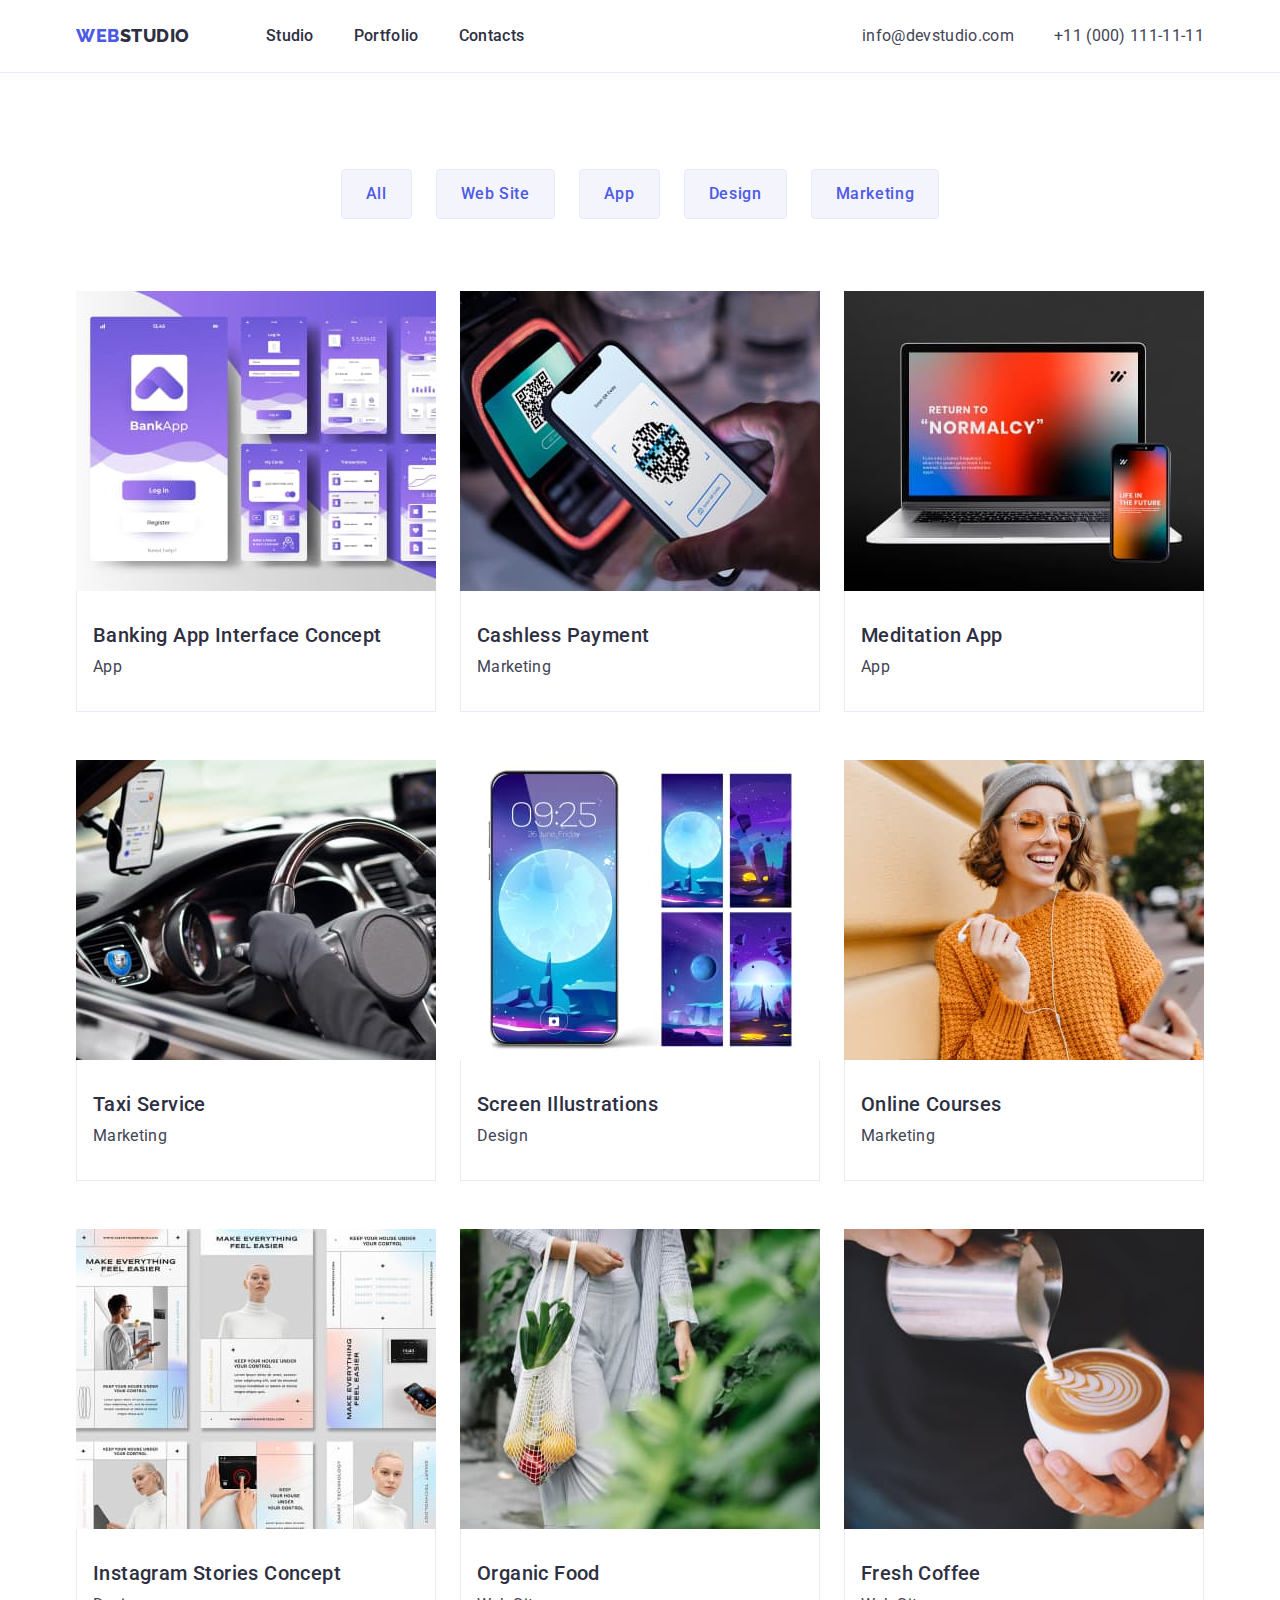
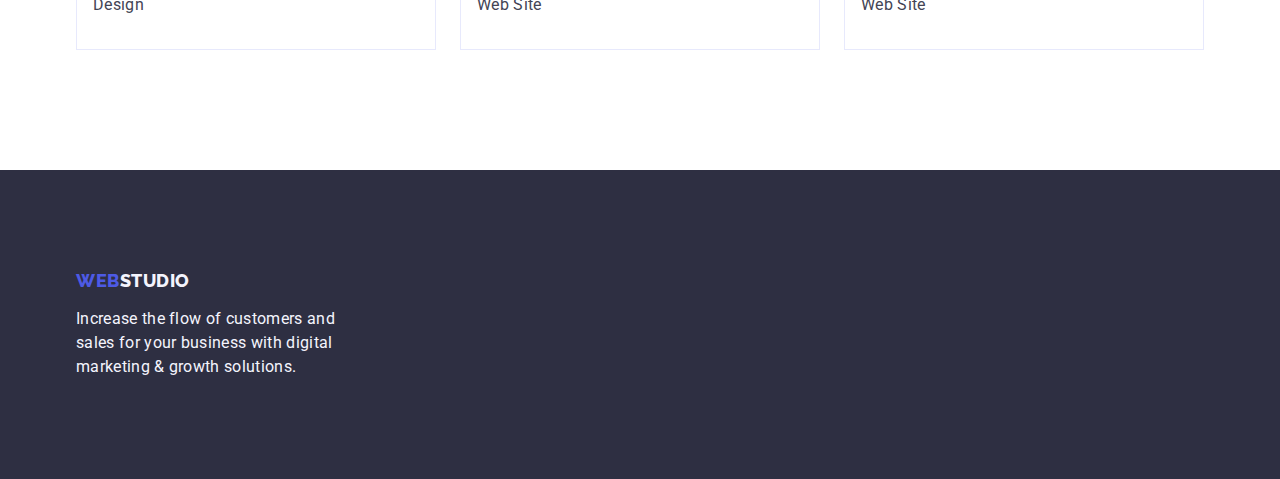
==== portfolio.html @ 14354379 "new" ====
<!DOCTYPE html>
<html lang="en">
  <head>
    <meta charset="UTF-8" />
    <meta http-equiv="X-UA-Compatible" content="IE=edge" />
    <meta name="viewport" content="width=device-width, initial-scale=1.0" />
    <link rel="stylesheet" href="https://cdnjs.cloudflare.com/ajax/libs/modern-normalize/1.1.0/modern-normalize.min.css">
    <link rel="stylesheet" href="./css/styles.css" />
    <link rel="preconnect" href="https://fonts.googleapis.com" />
    <link rel="preconnect" href="https://fonts.gstatic.com" crossorigin />
    <link
      href="https://fonts.googleapis.com/css2?family=Montserrat:wght@400;700&family=Raleway:wght@800&family=Roboto:wght@400;500;700&display=swap"
      rel="stylesheet"
    />
    <title>Portfolio</title>
  </head>
  <body>
    <!--Navigation-->
    <header class="main-header">
      <div class="header-container container">
      <nav class="main-navigation">
        <a class="link-logo link" href="./index.html">Web<span class="logo-studio">Studio</span></a>
        <ul class="list-navigation list">
          <li class="list-nav"><a href="./index.html" class="list-link link">Studio</a></li>
          <li class="list-nav">
            <a href="./portfolio.html" class="list-link link">Portfolio</a>
          </li>
          <li class="list-nav">
            <a href="" class="list-link link">Contacts</a>
          </li>
        </ul>
      </nav>
      <address class="adress-nav">
        <ul class="adress-list list">
          <li>
            <a href="mailto:info@devstudio.com" class="adress-link link">info@devstudio.com</a>
          </li>
          <li>
            <a href="tel:+110001111111" class="adress-link link">+11 (000) 111-11-11</a>
          </li>
        </ul>
      </address>
      </div>
    </header>
    <main>
      <!--Filter buttons-->
      <section class="portfolio-section">
        <div class="portfolio-div container">
        <h1 hidden class="port-hidden list">LOren ipsum</h1>
        <ul class="buttons-filters list">
          <li><button class="portfolio-btn" type="button">All</button></li>
          <li><button class="portfolio-btn" type="button">Web Site</button></li>
          <li><button class="portfolio-btn" type="button">App</button></li>
          <li><button class="portfolio-btn" type="button">Design</button></li>
          <li><button class="portfolio-btn" type="button">Marketing</button></li>
      </ul>
        <!--Photo main-->
        <ul class="photo-port list">
          <li class="photo-port-list">
            <a href="" class="link"><img
              src="./images/portfolio/bankapp.jpg"
              alt="baknking app"
              width="360"/>
              <div class="photo-name-tag">
            <h2 class="photo-name">Banking App Interface Concept</h2>
            <p class="photo-tag">App</p></div></a>
          </li>
          <li class="photo-port-list">
            
            <a href="" class="link"><img
              src="./images/portfolio/payment.jpg"
              alt="nfc payment"
              width="360"/>
              <div class="photo-name-tag">
            <h2 class="photo-name">Cashless Payment</h2>
            <p class="photo-tag">Marketing</p></div></a>
          </li>
          <li class="photo-port-list">
            
            <a href="" class="link"><img
              src="./images/portfolio/meditationapp.jpg"
              alt="notebook and mobile"
              width="360"/>
              <div class="photo-name-tag">
            <h2 class="photo-name">Meditation App</h2>
            <p class="photo-tag">App</p></div></a>
          </li>
          <li class="photo-port-list">
            
            <a href="" class="link"><img
              src="./images/portfolio/taxiservices.jpg"
              alt="driving auto"
              width="360"/>
              <div class="photo-name-tag">
            <h2 class="photo-name">Taxi Service</h2>
            <p class="photo-tag">Marketing</p></div></a>
          </li>
          <li class="photo-port-list">
            
            <a href="" class="link"><img
              src="./images/portfolio/screenilustration.jpg"
              alt="images in phone"
              width="360"/>
              <div class="photo-name-tag">
            <h2 class="photo-name">Screen Illustrations</h2>
            <p class="photo-tag">Design</p></div></a>
          </li>
          <li class="photo-port-list">
           <a href="" class="link"><img
            src="./images/portfolio/onlinecources.jpg"
            alt="girl and mobile phone"
            width="360"/>
            <div class="photo-name-tag">
          <h2 class="photo-name">Online Courses</h2>
          <p class="photo-tag">Marketing</p></div></a> 
          </li>
          <li class="photo-port-list">
            <a href="" class="link"><img
              src="./images/portfolio/instagramstories.jpg"
              alt="instagram pictures"
              width="360"/>
              <div class="photo-name-tag">
            <h2 class="photo-name">Instagram Stories Concept</h2>
            <p class="photo-tag">Design</p></div></a>
          </li>
          <li class="photo-port-list">
           <a href="" class="link"><img
            src="./images/portfolio/organicfood.jpg"
            alt="bag with vegetables"
            width="360"/>
            <div class="photo-name-tag">
          <h2 class="photo-name">Organic Food</h2>
          <p class="photo-tag">Web Site</p></div></a> 
          </li>
          <li class="photo-port-list">
            <a href="" class="link"><img
              src="./images/portfolio/coffie.jpg"
              alt="barista makes coffee"
              width="360"/>
              <div class="photo-name-tag">
            <h2 class="photo-name">Fresh Coffee</h2>
            <p class="photo-tag">Web Site</p></div></a>
          </li>
        </ul>
      </div>
      </section>
    </main>
    <!--footer-->
    <footer class="footer">
      <div class="footer-main container">
      <a class="link-logo link link-logo-footer" href="./index.html"
        >Web<span class="logo-footer">Studio</span></a>
      <p class="footer-text">
        Increase the flow of customers and sales for your business with digital
        marketing & growth solutions.
      </p>
    </div>
    </footer>
  </body>
</html>
---- css/styles.css ----
:root {
  --maint-font: "Roboto", sans-serif;
  --secondary-font: "Raleway", sans-serif;
  --back-color: #FFFFFF;
  --color-sec: #434455;
  --color-main:#2e2f42;
  --color-button:#4d5ae5;
  --border-button:#e7e9fc;
}
body {
  font-family: var(--maint-font);
  background-color:var(--back-color);
  color: var(--color-sec);
}
/* delete margin  */
h1,h2,h3,h4,p {
margin-top: 0;
margin-bottom: 0;}
ol,ul {
margin-top: 0;
margin-bottom: 0;
padding-left: 0;}
img {display: block;}

.container {
  width: 1158px;
  margin-left: auto;
  margin-right: auto;
  padding-left: 15px;
  padding-right: 15px}

/* navigation link */
.link-logo {
  font-family: var(--secondary-font);
  font-weight: 800;
  font-size: 18px;
  line-height: 1.17;
  display: flex;
  align-items: center;
  letter-spacing: 0.03em;
  text-transform: uppercase;
  color: #4d5ae5;
}
.link-logo {margin-right: 76px;}
.logo-studio {
  font-family: var(--secondary-font);
  font-weight: 800;
  font-size: 18px;
  line-height: 1.17;
  display: flex;
  align-items: center;
  letter-spacing: 0.03em;
  text-transform: uppercase;
  color: var(--color-main);
}
/* delete point */
.list {
  list-style: none;
}
/* delete down line */
.link {
  text-decoration: none;
}
/* style button */
button {
  cursor: pointer;
}


/* header */
.main-header {  border-bottom: 1px solid #e7e9fc;}
.main-navigation {display: flex;
align-items: center;
}

.list-navigation {
display: flex;
gap: 40px;
}


.header-container {display: flex;
  align-items: center;
}

/* list navigation */
.list-nav {display: flex;}
  .list-link { 
    font-weight: 500;
    font-size: 16px;
    line-height: 24px;
    letter-spacing: 0.02em;
    color: var(--color-main);
    padding-top: 24px;
    padding-bottom: 24px;}
    .list-link:hover,
    .list-link:focus {color: #404BBF;}
    .list-link:visited {color:#2E2F42;}
/* mobile and mail */
.adress-list {display: flex;
gap: 40px;}


.adress-nav {
  font-style:normal;
  font-weight: 400;
  font-size: 16px;
  line-height: 1.5;
  letter-spacing: 0.02em;
  color: var(--color-sec);
  margin-left: auto;
}

.adress-link {
font-weight: 400;
font-size: 16px;
line-height: 24px;
letter-spacing: 0.02em;
color: var(--color-sec);
}

.adress-link:focus,
.adress-link:hover {
  color: #404bbf;
}
/* hero page  and button*/
.main-section {
  padding: 188px 0;
  background-color: #2e2f42;
}
.main-text-head {
  font-weight: 700;
  font-size: 56px;
  line-height: 1.07;
  max-width: 496px;
  text-align: center;
  letter-spacing: 0.02em;
  color: #ffffff;
  margin-left: auto;
  margin-right: auto;
  margin-bottom: 48px;
}
.button-order {
  display: block;
  font-family: var(--maint-font);
  min-width: 169px;
  min-height: 56px;
  left: 636px;
  top: 428px;
  background: #4d5ae5;
  box-shadow: 0px 4px 4px rgba(0, 0, 0, 0.15);
  border: none;
  border-radius: 4px;
  /* text in  button */
  font-weight: 500;
  font-size: 16px;
  line-height: 24px;
  align-items: center;
  letter-spacing: 0.04em;
  color: #ffffff;
  margin-left: auto;
  margin-right: auto;
}
  
/* background button */
.button-order:hover,
.button-order:focus {
  background-color: #404BBF;
}

/* strategy 2 */
.strategy-sec {
  padding-top: 120px;
  padding-bottom: 120px;}
.strategy-head {
  font-style: normal;
  font-weight: 500;
  font-size: 20px;
  line-height: 24px;
  letter-spacing: 0.02em;
  color: #2e2f42;
  margin-bottom: 8px;
  
}
.strategy-head-p {
  font-weight: 400;
  font-size: 16px;
  line-height: 24px;
  letter-spacing: 0.02em;
  color: #434455;
}
.strategy-list {
  display: flex;
  gap: 24px;}
  .strategy-list-second {
    width: calc((100% - 72px) / 4);}

/* what are you */
.what-are-head {
  font-weight: 700;
  font-size: 36px;
  line-height: 1.11;
  text-align: center;
  letter-spacing: 0.02em;
  text-transform: capitalize;
  color: #2e2f42;
  margin-bottom: 72px;}
.what-are-list {
  display: flex;
  gap: 24px;}
.what-are-list-sec {
  width: calc((100%-48px)/3);
}
.what-are {padding-bottom: 120px;}
/* .div-whatareyou {padding-bottom: 120px;} */

/* team section */
.team {
  background-color: #f4f4fd;
  padding-top: 120px;
  padding-bottom: 120px;
}
.team-list {display: flex;
gap: 24px;}

.team-text {
  padding: 32px 16px;
}

.team-head {
  font-weight: 700;
  font-size: 36px;
  line-height: 1.11;
  text-align: center;
  letter-spacing: 0.02em;
  text-transform: capitalize;
  color: #2e2f42;
  margin-bottom: 72px;
}
/* team list */
.team-list-name {
  font-weight: 500;
  font-size: 20px;
  line-height: 24px;
  letter-spacing: 0.02em;
  color: #2e2f42;
  text-align: center;
  margin-bottom: 8px;
}
.team-list-img {
  background-color: #FFFFFF;
  width: calc((100% - 72px) / 4);
  border-radius: 0px 0px 4px 4px;
}

/* team list profession (p) */
.team-list-prof {
  font-weight: 400;
  font-size: 16px;
  line-height: 24px;
  letter-spacing: 0.02em;
  color: #434455;
  text-align: center;
}


/* customers section */
.customers-sec {padding-top: 120px;padding-bottom: 120px;}
.customers-name {
  font-style: normal;
  font-weight: 700;
  font-size: 36px;
  line-height: 40px;
  text-align: center;
  letter-spacing: 0.02em;
  text-transform: capitalize;
margin-bottom: 72px;}

.customers-logs {display: flex;
gap: 24px;}

.customers-list {
border: 1px solid #8E8F99;
border-radius: 4px}



/* footer logo and text */
.link-logo-footer {display: inline-block;}
.footer {
  background-color: #2e2f42;
  padding-top: 100px;
  padding-bottom: 100px;
}
.logo-footer {
  font-weight: 800;
  font-size: 18px;
  line-height: 21px;
  
  align-items: center;
  letter-spacing: 0.03em;
  text-transform: uppercase;
  color: #f4f4fd;
}
.footer-text {
  max-width: 264px;
  font-weight: 400;
  font-size: 16px;
  line-height: 24px;
  letter-spacing: 0.02em;
  color: #f4f4fd;
}

.link-logo-footer {
margin-bottom: 16px;
margin-right: 0;}

/* PORTFOLIO CSS */
/* PORTFOLIO CSS */
/* PORTFOLIO CSS */

/* Filter buttons */
.portfolio-btn{
  font-family: var(--maint-font);
  font-style: normal;
  font-weight: 500;
  font-size: 16px;
  line-height: 24px;
  display: flex;
  align-items: center;
  text-align: center;
  letter-spacing: 0.04em;
  color: var(--color-button);
  border:1px solid var(--border-button);
  background: #f4f4fd;
  
  border-radius: 4px;
  cursor: pointer;
  padding: 12px 24px;
}
.portfolio-btn:focus,
.portfolio-btn:hover
{ background-color: #404BBF;
color: #FFFFFF;
border: 1px solid transparent;
box-shadow: 0px 3px 1px rgba(0, 0, 0, 0.1), 0px 2px 1px rgba(0, 0, 0, 0.08),
    0px 2px 2px rgba(0, 0, 0, 0.12);}
/* photo list */
.photo-name {
  font-weight: 500;
  font-size: 20px;
  line-height: 24px;
  letter-spacing: 0.02em;
  color: #2e2f42;
}
.photo-tag {
  font-weight: 400;
  font-size: 16px;
  line-height: 24px;
  letter-spacing: 0.02em;
  color: #434455;
}
.portfolio-section {padding-top: 96px;
padding-bottom: 120px;}

.buttons-filters {display: flex;
justify-content: center;
gap: 24px;
margin-bottom: 72px;}
/* photo main  */
.photo-port {display: flex;
flex-wrap: wrap;
gap: 48px 24px;}

.photo-port-list {width: calc((100% - 48px) / 3);}

.photo-name-tag {padding: 32px 16px;
  border: 1px solid #e7e9fc;
  border-top: none;
}
.photo-name {margin-bottom: 8px;}
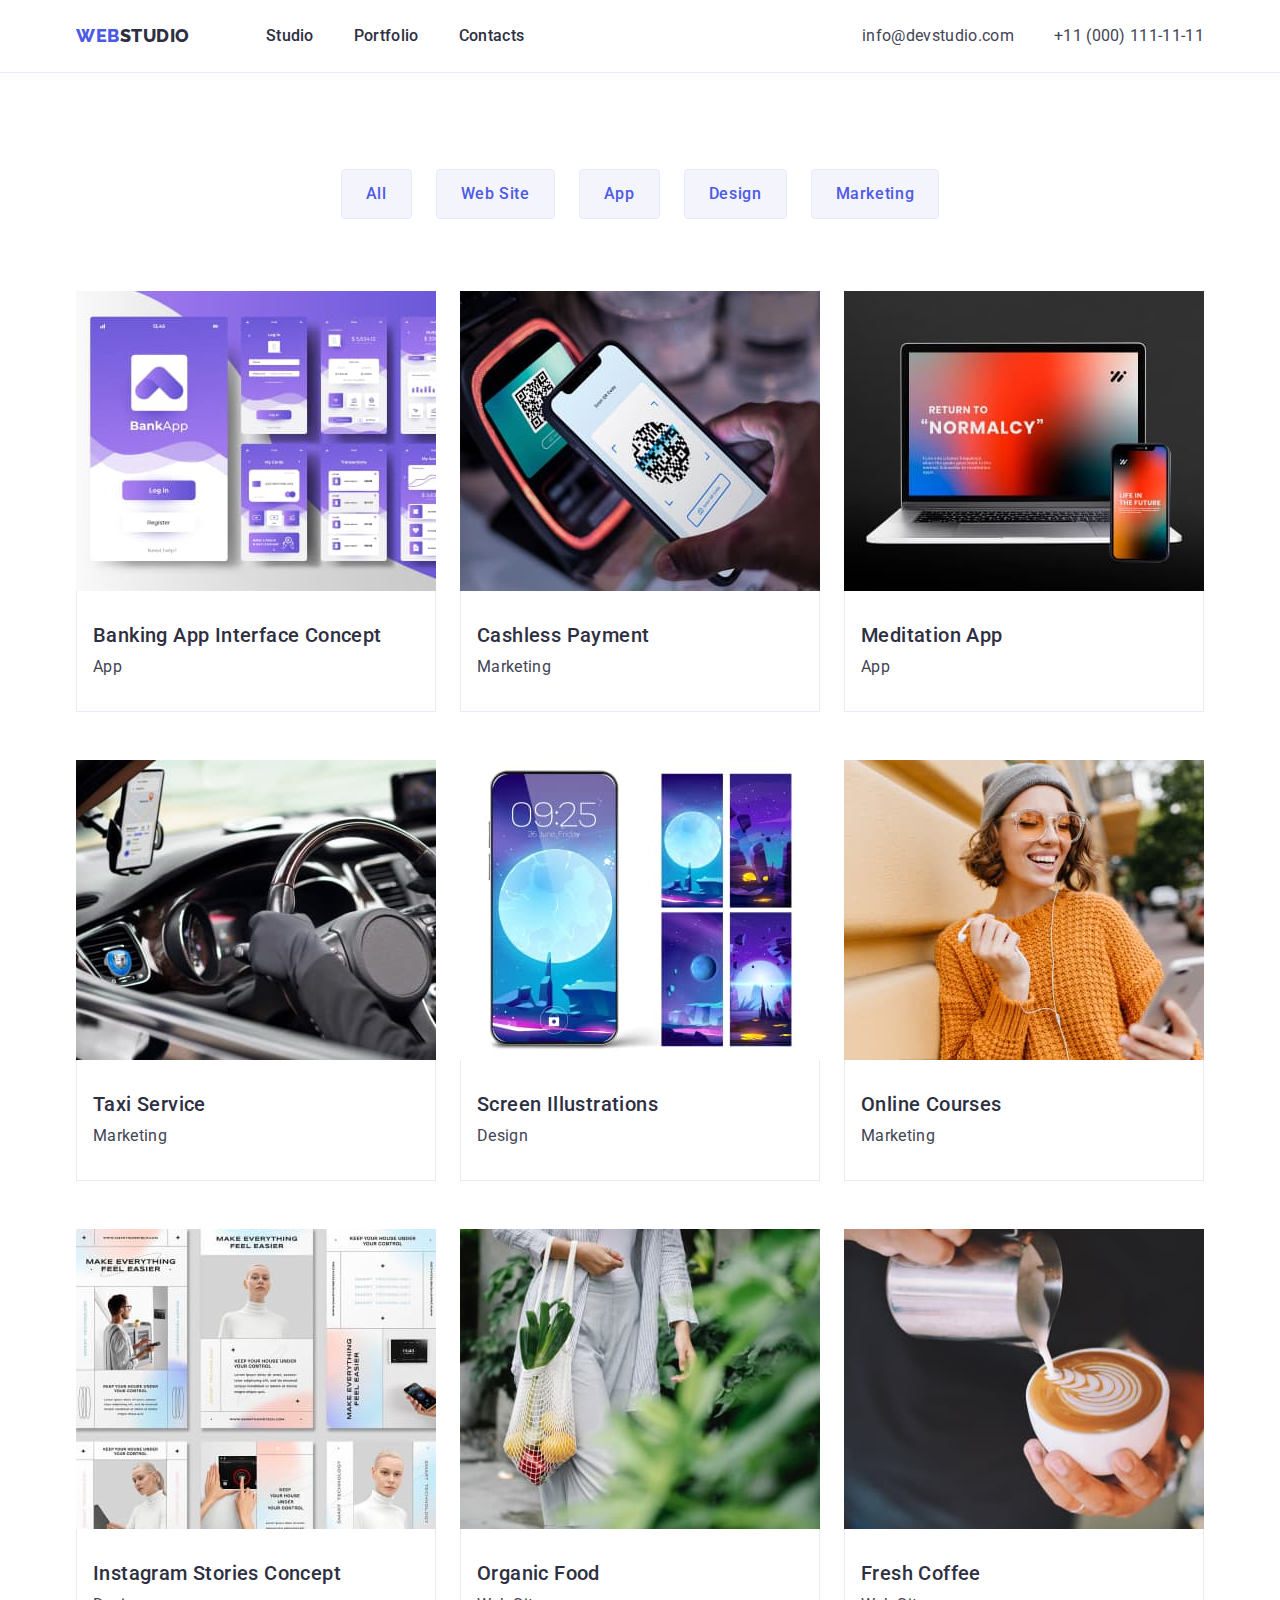
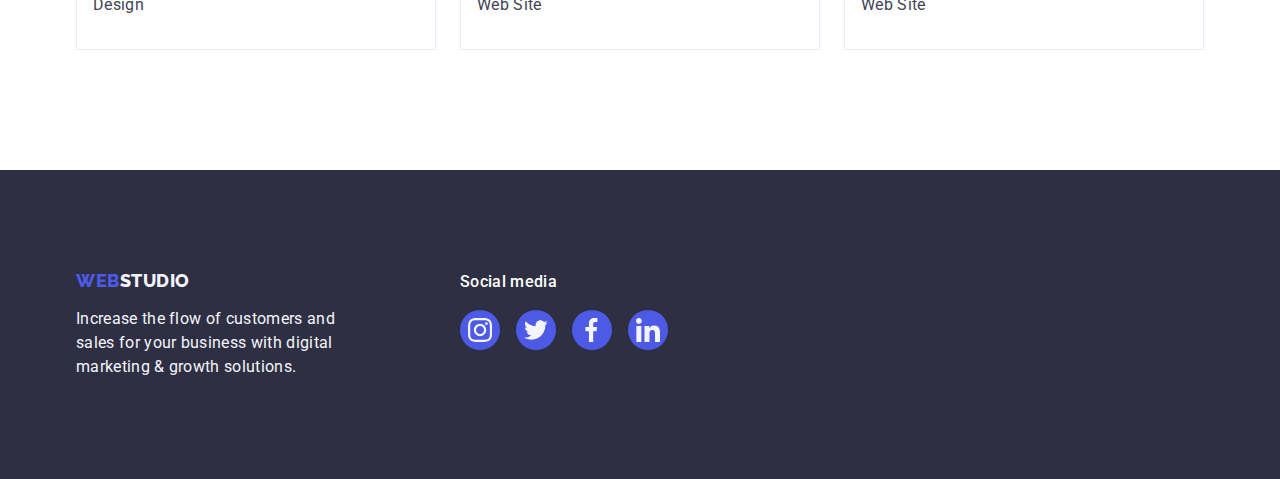
==== commit bd493cde: "mb last work" ====
--- a/portfolio.html
+++ b/portfolio.html
@@ -147,7 +147,8 @@
     </main>
     <!--footer-->
     <footer class="footer">
-      <div class="footer-main container">
+      <div class="footer-main-section container">
+      <div class="footer-main">
       <a class="link-logo link link-logo-footer" href="./index.html"
         >Web<span class="logo-footer">Studio</span></a>
       <p class="footer-text">
@@ -155,6 +156,37 @@
         marketing & growth solutions.
       </p>
     </div>
+    <div class="footer-social-link">
+      <p class="social-link">Social media</p>
+      <ul class="social-list-link list">
+        <li class="social-list-icon">
+          <a href="#" class="social-link-icon link">
+            <svg class="footer-icons" width="24" height="24">
+              <use href="./images/icons.svg#icon-instagram"></use>
+            </svg>
+          </a>
+        </li>
+        <li class="social-list-icon">
+          <a href="#" class="social-link-icon link">
+            <svg class="footer-icons" width="24" height="24">
+              <use href="./images/icons.svg#icon-twitter"></use>
+            </svg>
+          </a>
+        </li>
+        <li class="social-list-icon"><a href="#" class="social-link-icon link">
+          <svg class="" width="24" height="24">
+            <use href="./images/icons.svg#icon-facebook"></use>
+          </svg>
+        </a></li>
+        <li class="social-list-icon"><a href="#" class="social-link-icon link">
+          <svg class="footer-icons" width="24" height="24">
+            <use href="./images/icons.svg#icon-linkedin"></use>
+          </svg>
+        </a></li>
+      </ul>
+
+    </div>
+  </div>
     </footer>
   </body>
 </html>
--- a/css/styles.css
+++ b/css/styles.css
@@ -1,33 +1,43 @@
 :root {
   --maint-font: "Roboto", sans-serif;
   --secondary-font: "Raleway", sans-serif;
-  --back-color: #FFFFFF;
+  --back-color: #ffffff;
   --color-sec: #434455;
-  --color-main:#2e2f42;
-  --color-button:#4d5ae5;
-  --border-button:#e7e9fc;
+  --color-main: #2e2f42;
+  --color-button: #4d5ae5;
+  --border-button: #e7e9fc;
 }
 body {
   font-family: var(--maint-font);
-  background-color:var(--back-color);
+  background-color: var(--back-color);
   color: var(--color-sec);
 }
 /* delete margin  */
-h1,h2,h3,h4,p {
-margin-top: 0;
-margin-bottom: 0;}
-ol,ul {
-margin-top: 0;
-margin-bottom: 0;
-padding-left: 0;}
-img {display: block;}
+h1,
+h2,
+h3,
+h4,
+p {
+  margin-top: 0;
+  margin-bottom: 0;
+}
+ol,
+ul {
+  margin-top: 0;
+  margin-bottom: 0;
+  padding-left: 0;
+}
+img {
+  display: block;
+}
 
 .container {
   width: 1158px;
   margin-left: auto;
   margin-right: auto;
   padding-left: 15px;
-  padding-right: 15px}
+  padding-right: 15px;
+}
 
 /* navigation link */
 .link-logo {
@@ -41,7 +51,9 @@
   text-transform: uppercase;
   color: #4d5ae5;
 }
-.link-logo {margin-right: 76px;}
+.link-logo {
+  margin-right: 76px;
+}
 .logo-studio {
   font-family: var(--secondary-font);
   font-weight: 800;
@@ -66,43 +78,53 @@
   cursor: pointer;
 }
 
-
 /* header */
-.main-header {  border-bottom: 1px solid #e7e9fc;}
-.main-navigation {display: flex;
-align-items: center;
+.main-header {
+  border-bottom: 1px solid #e7e9fc;
+}
+.main-navigation {
+  display: flex;
+  align-items: center;
 }
 
 .list-navigation {
-display: flex;
-gap: 40px;
-}
-
-
-.header-container {display: flex;
+  display: flex;
+  gap: 40px;
+}
+
+.header-container {
+  display: flex;
   align-items: center;
 }
 
 /* list navigation */
-.list-nav {display: flex;}
-  .list-link { 
-    font-weight: 500;
-    font-size: 16px;
-    line-height: 24px;
-    letter-spacing: 0.02em;
-    color: var(--color-main);
-    padding-top: 24px;
-    padding-bottom: 24px;}
-    .list-link:hover,
-    .list-link:focus {color: #404BBF;}
-    .list-link:visited {color:#2E2F42;}
+.list-nav {
+  display: flex;
+}
+.list-link {
+  font-weight: 500;
+  font-size: 16px;
+  line-height: 24px;
+  letter-spacing: 0.02em;
+  color: var(--color-main);
+  padding-top: 24px;
+  padding-bottom: 24px;
+}
+.list-link:hover,
+.list-link:focus {
+  color: #404bbf;
+}
+.list-link:visited {
+  color: #2e2f42;
+}
 /* mobile and mail */
-.adress-list {display: flex;
-gap: 40px;}
-
+.adress-list {
+  display: flex;
+  gap: 40px;
+}
 
 .adress-nav {
-  font-style:normal;
+  font-style: normal;
   font-weight: 400;
   font-size: 16px;
   line-height: 1.5;
@@ -112,11 +134,11 @@
 }
 
 .adress-link {
-font-weight: 400;
-font-size: 16px;
-line-height: 24px;
-letter-spacing: 0.02em;
-color: var(--color-sec);
+  font-weight: 400;
+  font-size: 16px;
+  line-height: 24px;
+  letter-spacing: 0.02em;
+  color: var(--color-sec);
 }
 
 .adress-link:focus,
@@ -127,7 +149,14 @@
 .main-section {
   padding: 188px 0;
   background-color: #2e2f42;
-}
+  background-image: linear-gradient(
+      rgba(46, 47, 66, 0.7),
+      rgba(46, 47, 66, 0.7)
+    ),
+    url("../images/hero-section/background.jpg");
+  background-size: cover;
+}
+
 .main-text-head {
   font-weight: 700;
   font-size: 56px;
@@ -161,17 +190,18 @@
   margin-left: auto;
   margin-right: auto;
 }
-  
+
 /* background button */
 .button-order:hover,
 .button-order:focus {
-  background-color: #404BBF;
+  background-color: #404bbf;
 }
 
 /* strategy 2 */
 .strategy-sec {
   padding-top: 120px;
-  padding-bottom: 120px;}
+  padding-bottom: 120px;
+}
 .strategy-head {
   font-style: normal;
   font-weight: 500;
@@ -180,7 +210,6 @@
   letter-spacing: 0.02em;
   color: #2e2f42;
   margin-bottom: 8px;
-  
 }
 .strategy-head-p {
   font-weight: 400;
@@ -191,9 +220,21 @@
 }
 .strategy-list {
   display: flex;
-  gap: 24px;}
-  .strategy-list-second {
-    width: calc((100% - 72px) / 4);}
+  gap: 24px;
+}
+.strategy-list-second {
+  width: calc((100% - 72px) / 4);
+}
+
+.strategy-list-icon {
+  display: flex;
+  margin-bottom: 8px;
+  background-color: #f4f4fd;
+  border-radius: 4px;
+  height: 112px;
+  justify-content: center;
+  align-items: center;
+}
 
 /* what are you */
 .what-are-head {
@@ -204,15 +245,18 @@
   letter-spacing: 0.02em;
   text-transform: capitalize;
   color: #2e2f42;
-  margin-bottom: 72px;}
+  margin-bottom: 72px;
+}
 .what-are-list {
   display: flex;
-  gap: 24px;}
+  gap: 24px;
+}
 .what-are-list-sec {
-  width: calc((100%-48px)/3);
-}
-.what-are {padding-bottom: 120px;}
-/* .div-whatareyou {padding-bottom: 120px;} */
+  width: calc((100%-48px) / 3);
+}
+.what-are {
+  padding-bottom: 120px;
+}
 
 /* team section */
 .team {
@@ -220,10 +264,13 @@
   padding-top: 120px;
   padding-bottom: 120px;
 }
-.team-list {display: flex;
-gap: 24px;}
-
-.team-text {
+.team-list {
+  display: flex;
+  gap: 24px;
+}
+
+.team-list-prof {margin-bottom: 8px;}
+.team-text-icon {
   padding: 32px 16px;
 }
 
@@ -248,10 +295,29 @@
   margin-bottom: 8px;
 }
 .team-list-img {
-  background-color: #FFFFFF;
+  background-color: #ffffff;
   width: calc((100% - 72px) / 4);
   border-radius: 0px 0px 4px 4px;
 }
+/* team icons */
+
+.team-list-sec {display: flex;
+gap: 24px;}
+.team-link {
+  fill: #F4F4FD;
+  display: flex;
+  height: 40px;
+  width: 40px;
+  align-items: center;
+  justify-content: center;
+  background-color: var(--color-button);
+  border-radius: 50%;}
+
+  .team-link:hover,
+  .team-link:focus {
+    background-color: #404BBF;
+  }
+
 
 /* team list profession (p) */
 .team-list-prof {
@@ -263,9 +329,11 @@
   text-align: center;
 }
 
-
 /* customers section */
-.customers-sec {padding-top: 120px;padding-bottom: 120px;}
+.customers-sec {
+  padding-top: 120px;
+  padding-bottom: 120px;
+}
 .customers-name {
   font-style: normal;
   font-weight: 700;
@@ -274,19 +342,44 @@
   text-align: center;
   letter-spacing: 0.02em;
   text-transform: capitalize;
-margin-bottom: 72px;}
-
-.customers-logs {display: flex;
-gap: 24px;}
-
+  margin-bottom: 72px;
+}
+
+.customers-logs {
+  display: flex;
+  gap: 24px;
+  height: 88px;
+}
+.customers-logo {
+  fill: #8e8f99;
+}
+.customers-logo:hover,
+.customers-logo:focus {
+  fill: #404bbf;
+}
+
+.customers-link {
+  display: flex;
+  justify-content: center;
+  align-items: center;
+  width: 100%;
+  height: 100%;
+  border: 1px solid #8e8f99;
+  border-radius: 4px;
+}
+
+.customers-link:hover,
+.customers-link:focus {
+  border: 1px solid #404bbf;
+}
 .customers-list {
-border: 1px solid #8E8F99;
-border-radius: 4px}
-
-
+  width: calc((100% - 120px) / 6);
+}
 
 /* footer logo and text */
-.link-logo-footer {display: inline-block;}
+.link-logo-footer {
+  display: inline-block;
+}
 .footer {
   background-color: #2e2f42;
   padding-top: 100px;
@@ -296,7 +389,7 @@
   font-weight: 800;
   font-size: 18px;
   line-height: 21px;
-  
+
   align-items: center;
   letter-spacing: 0.03em;
   text-transform: uppercase;
@@ -312,15 +405,50 @@
 }
 
 .link-logo-footer {
-margin-bottom: 16px;
-margin-right: 0;}
+  margin-bottom: 16px;
+  margin-right: 0;
+}
+
+.social-link {
+  font-style: normal;
+  font-weight: 500;
+  font-size: 16px;
+  line-height: 24px;
+  letter-spacing: 0.02em;
+  color: #ffffff;
+  margin-bottom: 16px;
+}
+
+.footer-main {
+  margin-right: 120px;
+}
+.footer-main-section {
+  display: flex;
+}
+/* icon footer */
+.social-list-link {display: flex; gap: 16px;}
+
+.social-link-icon {display: flex;
+fill: #F4F4FD;
+background-color: var(--color-button);
+border-radius: 50%;
+width: 40px;
+height: 40px;
+align-items: center;
+justify-content: center;
+}
+.social-link-icon:hover,
+.social-link-icon:focus {background-color: #31D0AA;}
+
+/* icon footer end */
+
 
 /* PORTFOLIO CSS */
 /* PORTFOLIO CSS */
 /* PORTFOLIO CSS */
 
 /* Filter buttons */
-.portfolio-btn{
+.portfolio-btn {
   font-family: var(--maint-font);
   font-style: normal;
   font-weight: 500;
@@ -331,20 +459,21 @@
   text-align: center;
   letter-spacing: 0.04em;
   color: var(--color-button);
-  border:1px solid var(--border-button);
+  border: 1px solid var(--border-button);
   background: #f4f4fd;
-  
+
   border-radius: 4px;
   cursor: pointer;
   padding: 12px 24px;
 }
 .portfolio-btn:focus,
-.portfolio-btn:hover
-{ background-color: #404BBF;
-color: #FFFFFF;
-border: 1px solid transparent;
-box-shadow: 0px 3px 1px rgba(0, 0, 0, 0.1), 0px 2px 1px rgba(0, 0, 0, 0.08),
-    0px 2px 2px rgba(0, 0, 0, 0.12);}
+.portfolio-btn:hover {
+  background-color: #404bbf;
+  color: #ffffff;
+  border: 1px solid transparent;
+  box-shadow: 0px 3px 1px rgba(0, 0, 0, 0.1), 0px 2px 1px rgba(0, 0, 0, 0.08),
+    0px 2px 2px rgba(0, 0, 0, 0.12);
+}
 /* photo list */
 .photo-name {
   font-weight: 500;
@@ -360,22 +489,39 @@
   letter-spacing: 0.02em;
   color: #434455;
 }
-.portfolio-section {padding-top: 96px;
-padding-bottom: 120px;}
-
-.buttons-filters {display: flex;
-justify-content: center;
-gap: 24px;
-margin-bottom: 72px;}
+.portfolio-section {
+  padding-top: 96px;
+  padding-bottom: 120px;
+}
+
+.buttons-filters {
+  display: flex;
+  justify-content: center;
+  gap: 24px;
+  margin-bottom: 72px;
+}
 /* photo main  */
-.photo-port {display: flex;
-flex-wrap: wrap;
-gap: 48px 24px;}
-
-.photo-port-list {width: calc((100% - 48px) / 3);}
-
-.photo-name-tag {padding: 32px 16px;
+.photo-port {
+  display: flex;
+  flex-wrap: wrap;
+  gap: 48px 24px;
+}
+
+.photo-port-list {
+  width: calc((100% - 48px) / 3);
+}
+
+.photo-port-list:focus,
+.photo-port-list:hover {
+  box-shadow: 0px 1px 6px rgba(46, 47, 66, 0.08),
+    0px 1px 1px rgba(46, 47, 66, 0.16), 0px 2px 1px rgba(46, 47, 66, 0.08);
+}
+
+.photo-name-tag {
+  padding: 32px 16px;
   border: 1px solid #e7e9fc;
   border-top: none;
 }
-.photo-name {margin-bottom: 8px;}
+.photo-name {
+  margin-bottom: 8px;
+}
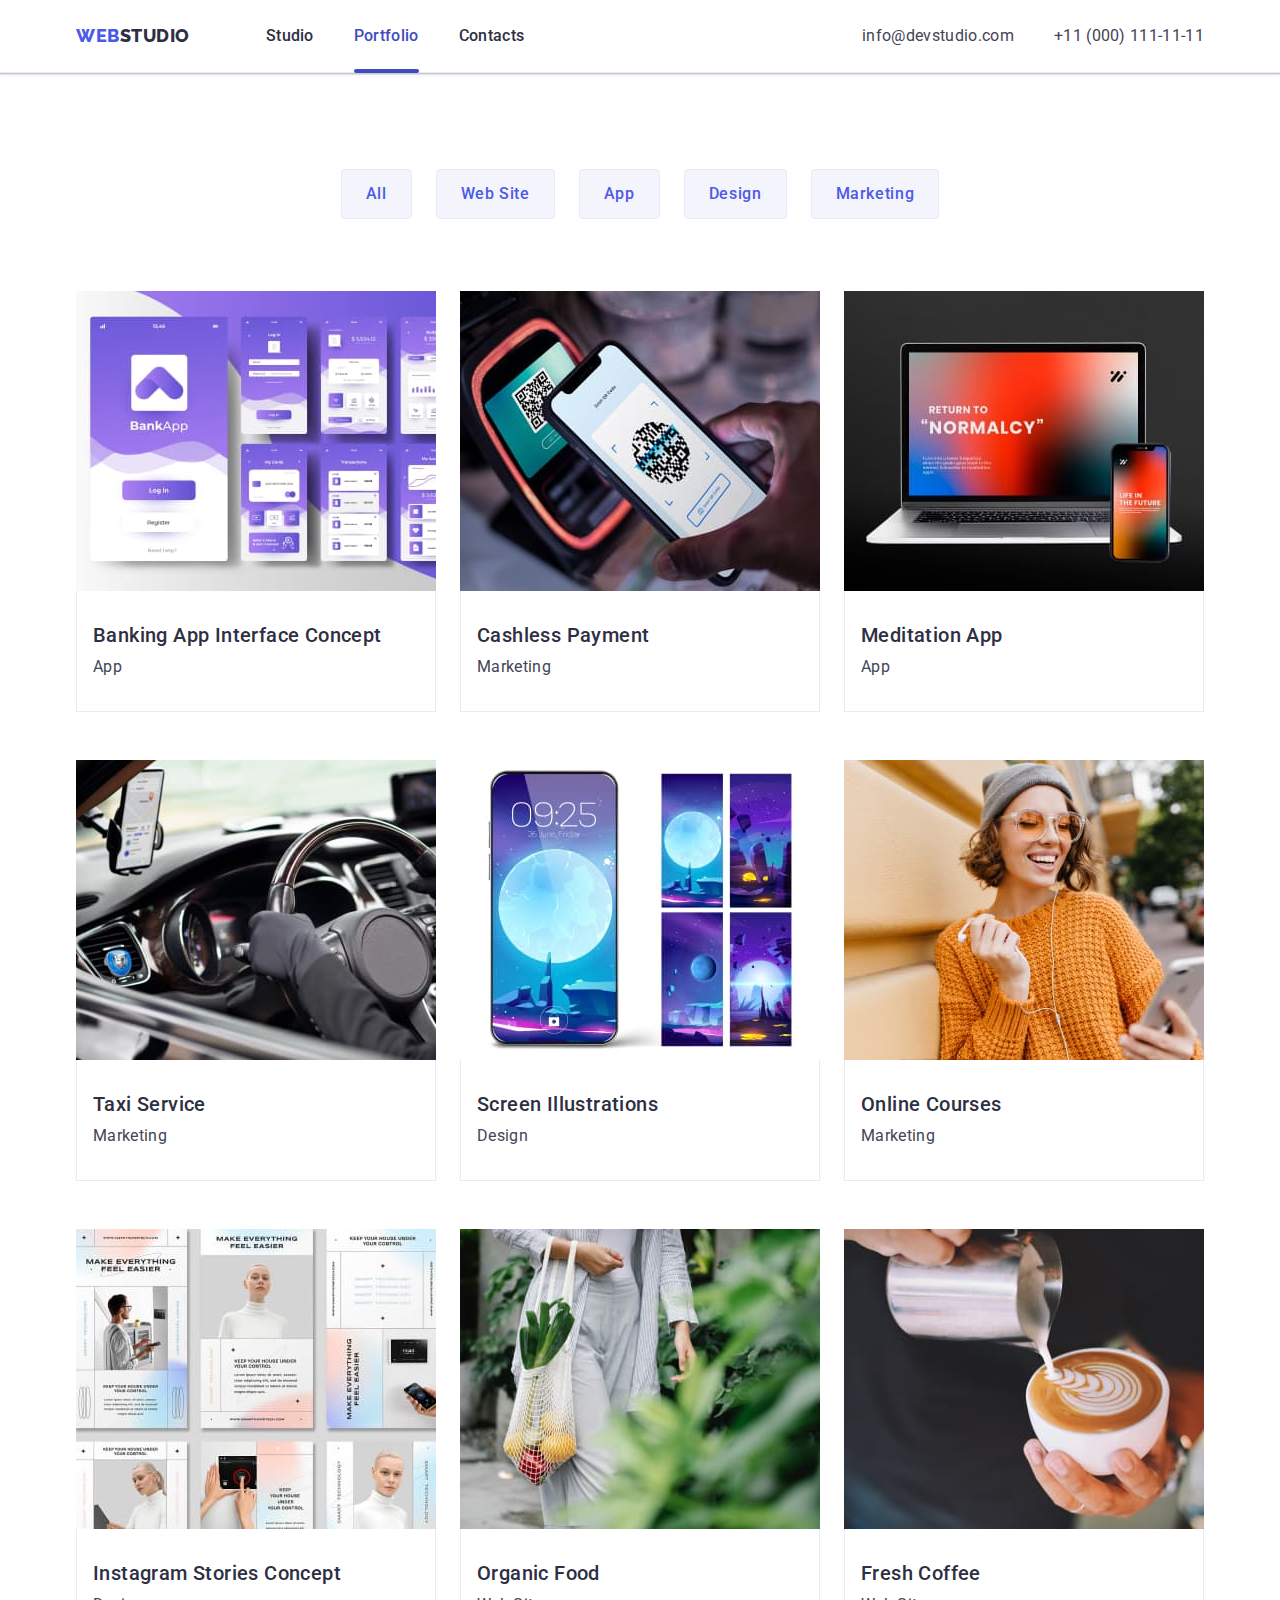
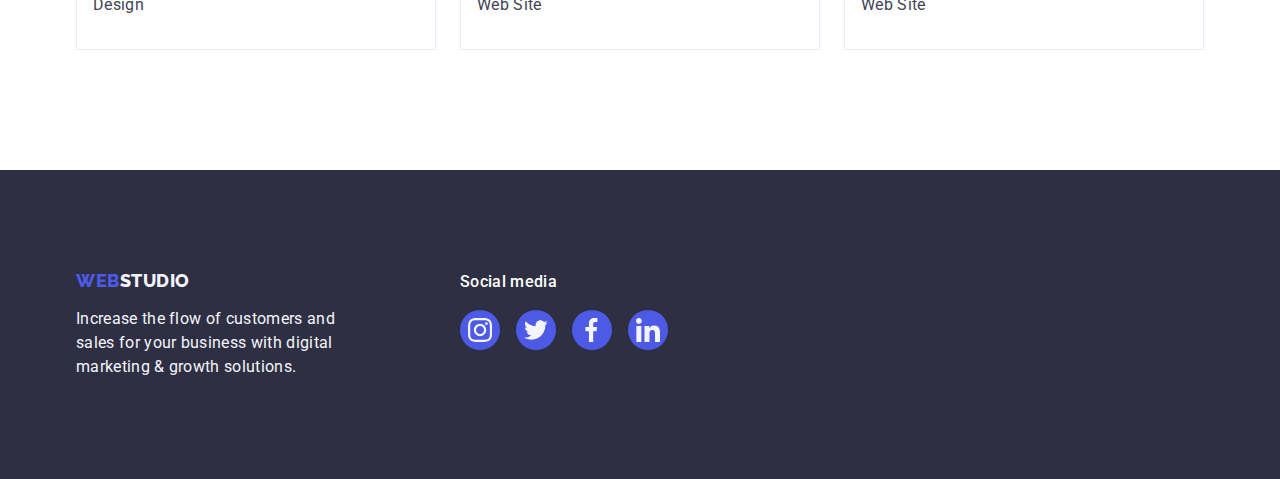
==== commit a10fbd6d: "332" ====
--- a/portfolio.html
+++ b/portfolio.html
@@ -21,12 +21,12 @@
       <nav class="main-navigation">
         <a class="link-logo link" href="./index.html">Web<span class="logo-studio">Studio</span></a>
         <ul class="list-navigation list">
-          <li class="list-nav"><a href="./index.html" class="list-link link">Studio</a></li>
+          <li class="list-nav"><a href="./index.html" class="list-link  link">Studio</a></li>
           <li class="list-nav">
-            <a href="./portfolio.html" class="list-link link">Portfolio</a>
+            <a href="./portfolio.html" class="list-link active-link link">Portfolio</a>
           </li>
           <li class="list-nav">
-            <a href="" class="list-link link">Contacts</a>
+            <a href="" class="list-link  link">Contacts</a>
           </li>
         </ul>
       </nav>
@@ -57,7 +57,7 @@
         <!--Photo main-->
         <ul class="photo-port list">
           <li class="photo-port-list">
-            <a href="" class="link"><img
+            <a href="" class="photo-port-link link"><img
               src="./images/portfolio/bankapp.jpg"
               alt="baknking app"
               width="360"/>
@@ -67,7 +67,7 @@
           </li>
           <li class="photo-port-list">
             
-            <a href="" class="link"><img
+            <a href="" class="photo-port-link link"><img
               src="./images/portfolio/payment.jpg"
               alt="nfc payment"
               width="360"/>
@@ -77,7 +77,7 @@
           </li>
           <li class="photo-port-list">
             
-            <a href="" class="link"><img
+            <a href="" class="photo-port-link link"><img
               src="./images/portfolio/meditationapp.jpg"
               alt="notebook and mobile"
               width="360"/>
@@ -87,7 +87,7 @@
           </li>
           <li class="photo-port-list">
             
-            <a href="" class="link"><img
+            <a href="" class="photo-port-link link"><img
               src="./images/portfolio/taxiservices.jpg"
               alt="driving auto"
               width="360"/>
@@ -97,7 +97,7 @@
           </li>
           <li class="photo-port-list">
             
-            <a href="" class="link"><img
+            <a href="" class="photo-port-link link"><img
               src="./images/portfolio/screenilustration.jpg"
               alt="images in phone"
               width="360"/>
@@ -106,7 +106,7 @@
             <p class="photo-tag">Design</p></div></a>
           </li>
           <li class="photo-port-list">
-           <a href="" class="link"><img
+           <a href="" class="photo-port-link link"><img
             src="./images/portfolio/onlinecources.jpg"
             alt="girl and mobile phone"
             width="360"/>
@@ -115,7 +115,7 @@
           <p class="photo-tag">Marketing</p></div></a> 
           </li>
           <li class="photo-port-list">
-            <a href="" class="link"><img
+            <a href="" class="photo-port-link link"><img
               src="./images/portfolio/instagramstories.jpg"
               alt="instagram pictures"
               width="360"/>
@@ -124,7 +124,7 @@
             <p class="photo-tag">Design</p></div></a>
           </li>
           <li class="photo-port-list">
-           <a href="" class="link"><img
+           <a href="" class="photo-port-link link"><img
             src="./images/portfolio/organicfood.jpg"
             alt="bag with vegetables"
             width="360"/>
@@ -133,7 +133,7 @@
           <p class="photo-tag">Web Site</p></div></a> 
           </li>
           <li class="photo-port-list">
-            <a href="" class="link"><img
+            <a href="" class="photo-port-link link"><img
               src="./images/portfolio/coffie.jpg"
               alt="barista makes coffee"
               width="360"/>
@@ -174,7 +174,7 @@
           </a>
         </li>
         <li class="social-list-icon"><a href="#" class="social-link-icon link">
-          <svg class="" width="24" height="24">
+          <svg class="footer-icons" width="24" height="24">
             <use href="./images/icons.svg#icon-facebook"></use>
           </svg>
         </a></li>
--- a/css/styles.css
+++ b/css/styles.css
@@ -6,6 +6,7 @@
   --color-main: #2e2f42;
   --color-button: #4d5ae5;
   --border-button: #e7e9fc;
+  --color-link:#8e8f99;
 }
 body {
   font-family: var(--maint-font);
@@ -45,23 +46,15 @@
   font-weight: 800;
   font-size: 18px;
   line-height: 1.17;
-  display: flex;
   align-items: center;
   letter-spacing: 0.03em;
   text-transform: uppercase;
   color: #4d5ae5;
-}
-.link-logo {
   margin-right: 76px;
 }
+
 .logo-studio {
   font-family: var(--secondary-font);
-  font-weight: 800;
-  font-size: 18px;
-  line-height: 1.17;
-  display: flex;
-  align-items: center;
-  letter-spacing: 0.03em;
   text-transform: uppercase;
   color: var(--color-main);
 }
@@ -81,7 +74,7 @@
 /* header */
 .main-header {
   border-bottom: 1px solid #e7e9fc;
-}
+  box-shadow: 0px 2px 1px rgba(46, 47, 66, 0.08), 0px 1px 1px rgba(46, 47, 66, 0.16), 0px 1px 6px rgba(46, 47, 66, 0.08);}
 .main-navigation {
   display: flex;
   align-items: center;
@@ -98,10 +91,9 @@
 }
 
 /* list navigation */
-.list-nav {
-  display: flex;
-}
+
 .list-link {
+  display: block;
   font-weight: 500;
   font-size: 16px;
   line-height: 24px;
@@ -109,14 +101,30 @@
   color: var(--color-main);
   padding-top: 24px;
   padding-bottom: 24px;
+  transition-property: color;
+  transition-duration: 250ms;
+  transition-timing-function: cubic-bezier(0.4, 0, 0.2, 1);
 }
 .list-link:hover,
 .list-link:focus {
   color: #404bbf;
 }
-.list-link:visited {
-  color: #2e2f42;
-}
+
+.active-link {color: #404bbf;
+  position: relative;
+}
+.active-link::after {
+  content: "";
+  display: block;
+  background-color: #404BBF;
+    border-radius: 2px;
+    width: 100%;
+    height: 4px;
+    left: 0px;
+    bottom: -1px;
+    position: absolute;
+}
+
 /* mobile and mail */
 .adress-list {
   display: flex;
@@ -151,11 +159,16 @@
   background-color: #2e2f42;
   background-image: linear-gradient(
       rgba(46, 47, 66, 0.7),
-      rgba(46, 47, 66, 0.7)
-    ),
+      rgba(46, 47, 66, 0.7)),
     url("../images/hero-section/background.jpg");
   background-size: cover;
-}
+  max-width: 1440px;
+  margin-left: auto;
+  margin-right: auto;
+  background-repeat: no-repeat;
+  background-position: center;
+}
+
 
 .main-text-head {
   font-weight: 700;
@@ -236,7 +249,7 @@
   align-items: center;
 }
 
-/* what are you */
+/* what are you 3*/
 .what-are-head {
   font-weight: 700;
   font-size: 36px;
@@ -258,7 +271,7 @@
   padding-bottom: 120px;
 }
 
-/* team section */
+/* team section 4 */
 .team {
   background-color: #f4f4fd;
   padding-top: 120px;
@@ -270,9 +283,7 @@
 }
 
 .team-list-prof {margin-bottom: 8px;}
-.team-text-icon {
-  padding: 32px 16px;
-}
+.team-text-icon {padding-top: 32px;padding-bottom: 32px;}
 
 .team-head {
   font-weight: 700;
@@ -294,15 +305,19 @@
   text-align: center;
   margin-bottom: 8px;
 }
+
+/* .team-text-icon {} */
 .team-list-img {
   background-color: #ffffff;
   width: calc((100% - 72px) / 4);
   border-radius: 0px 0px 4px 4px;
-}
+
+  box-shadow: 0px 1px 6px rgba(46, 47, 66, 0.08), 0px 1px 1px rgba(46, 47, 66, 0.16), 0px 2px 1px rgba(46, 47, 66, 0.08);;}
 /* team icons */
 
 .team-list-sec {display: flex;
-gap: 24px;}
+gap: 24px;
+justify-content: center;}
 .team-link {
   fill: #F4F4FD;
   display: flex;
@@ -338,10 +353,11 @@
   font-style: normal;
   font-weight: 700;
   font-size: 36px;
-  line-height: 40px;
+  line-height: 1.1;
   text-align: center;
   letter-spacing: 0.02em;
   text-transform: capitalize;
+  color: var(--color-main);
   margin-bottom: 72px;
 }
 
@@ -351,7 +367,7 @@
   height: 88px;
 }
 .customers-logo {
-  fill: #8e8f99;
+  fill: currentColor;
 }
 .customers-logo:hover,
 .customers-logo:focus {
@@ -366,10 +382,12 @@
   height: 100%;
   border: 1px solid #8e8f99;
   border-radius: 4px;
+  color:var(--color-link);
 }
 
 .customers-link:hover,
 .customers-link:focus {
+  color: #404bbf;
   border: 1px solid #404bbf;
 }
 .customers-list {
@@ -424,6 +442,7 @@
 }
 .footer-main-section {
   display: flex;
+  align-items: baseline;
 }
 /* icon footer */
 .social-list-link {display: flex; gap: 16px;}
@@ -510,12 +529,12 @@
 .photo-port-list {
   width: calc((100% - 48px) / 3);
 }
-
-.photo-port-list:focus,
-.photo-port-list:hover {
-  box-shadow: 0px 1px 6px rgba(46, 47, 66, 0.08),
-    0px 1px 1px rgba(46, 47, 66, 0.16), 0px 2px 1px rgba(46, 47, 66, 0.08);
-}
+.photo-port-link {display: block;}
+.photo-port-link:hover,
+.photo-port-link:focus {box-shadow: 0px 1px 6px rgba(46, 47, 66, 0.08),
+  0px 1px 1px rgba(46, 47, 66, 0.16), 0px 2px 1px rgba(46, 47, 66, 0.08);}
+
+
 
 .photo-name-tag {
   padding: 32px 16px;
